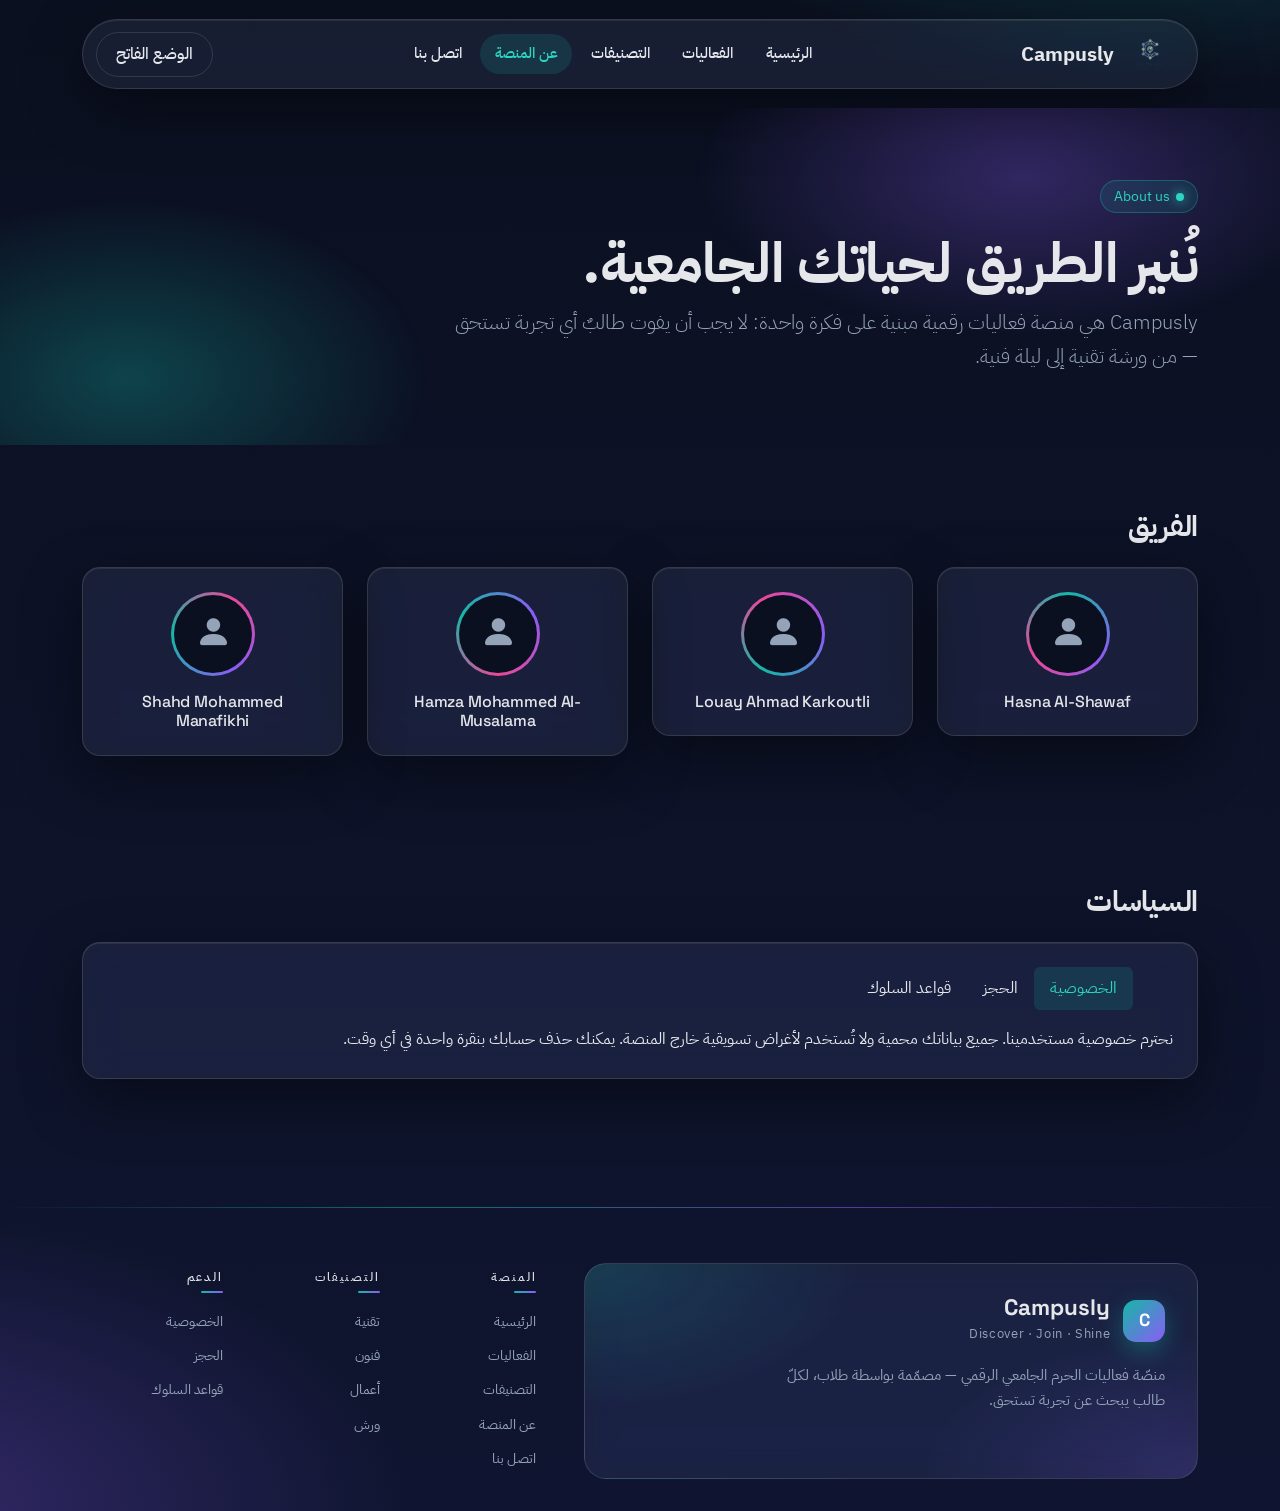
==== about.html @ be68363a "Add new pages for Campusly platform: About, Categories, Contact, Event details, Events, and Home. In" ====
<!doctype html>
<html lang="ar" dir="rtl">
<head>
  <meta charset="utf-8">
  <meta name="viewport" content="width=device-width, initial-scale=1">
  <title>عن المنصة — Campusly</title>
  <link href="https://cdn.jsdelivr.net/npm/bootstrap@5.3.3/dist/css/bootstrap.min.css" rel="stylesheet">
  <link href="https://fonts.googleapis.com/css2?family=IBM+Plex+Sans+Arabic:wght@400;500;700&family=Space+Grotesk:wght@500;600;700&display=swap" rel="stylesheet">
  <link href="https://cdn.jsdelivr.net/npm/bootstrap-icons@1.11.3/font/bootstrap-icons.css" rel="stylesheet">
  <link rel="stylesheet" href="assets/css/styles.css">
  <link rel="icon" href="assets/img/campusly-logo.png" type="image/png">
</head>
<body>

  <header>
    <nav class="c-navbar">
      <div class="container">
        <div class="inner">
          <a class="navbar-brand" href="index.html"><img src="assets/img/campusly-logo.png" alt="Campusly" width="52" height="52"> Campusly</a>
          <div class="d-none d-lg-flex align-items-center gap-1">
            <a class="nav-link" href="index.html">الرئيسية</a>
            <a class="nav-link" href="events.html">الفعاليات</a>
            <a class="nav-link" href="categories.html">التصنيفات</a>
            <a class="nav-link" href="about.html">عن المنصة</a>
            <a class="nav-link" href="contact.html">اتصل بنا</a>
          </div>
          <div class="d-flex align-items-center gap-2">
            <button id="themeToggle" class="btn-c-ghost btn-sm">الوضع الفاتح</button>
            <button class="btn-c-ghost d-lg-none" data-bs-toggle="offcanvas" data-bs-target="#mobileNav">☰</button>
          </div>
        </div>
      </div>
    </nav>
  </header>

  <div class="offcanvas offcanvas-end c-offcanvas" id="mobileNav" tabindex="-1">
    <div class="offcanvas-header"><h5 class="offcanvas-title">Campusly</h5><button class="btn-close" data-bs-dismiss="offcanvas"></button></div>
    <div class="offcanvas-body">
      <a class="nav-link d-block mb-2" href="index.html">الرئيسية</a>
      <a class="nav-link d-block mb-2" href="events.html">الفعاليات</a>
      <a class="nav-link d-block mb-2" href="categories.html">التصنيفات</a>
      <a class="nav-link d-block mb-2" href="about.html">عن المنصة</a>
      <a class="nav-link d-block mb-2" href="contact.html">اتصل بنا</a>
    </div>
  </div>

  <main>

    <!-- هدف المنصة -->
    <section class="c-hero">
      <div class="container">
        <span class="eyebrow">About us</span>
        <h1>نُنير الطريق لحياتك الجامعية.</h1>
        <p class="lead col-lg-8" style="color:var(--c-muted);">
          Campusly هي منصة فعاليات رقمية مبنية على فكرة واحدة: لا يجب أن يفوت طالبٌ أي تجربة تستحق — من ورشة تقنية إلى ليلة فنية.
        </p>
      </div>
    </section>

    <!-- الفريق -->
    <section class="section">
      <div class="container">
        <div class="section-head">
          <h2>الفريق</h2>
        </div>
        <div class="row g-4 justify-content-center">
          <div class="col-12 col-sm-6 col-lg-3">
            <div class="glass glass-hover p-4 text-center">
              <div class="mx-auto mb-3" style="width:84px;height:84px;border-radius:50%;background: conic-gradient(from 0deg, #14B8A6, #8B5CF6, #EC4899, #14B8A6); padding:3px;">
                <div class="d-flex align-items-center justify-content-center" style="width:100%;height:100%;border-radius:50%;background:var(--c-bg);">
                  <i class="bi bi-person-fill" style="font-size:2.25rem;color:var(--c-muted);" aria-hidden="true"></i>
                </div>
              </div>
              <h3 class="h6 mb-0">Hasna Al-Shawaf</h3>
            </div>
          </div>
          <div class="col-12 col-sm-6 col-lg-3">
            <div class="glass glass-hover p-4 text-center">
              <div class="mx-auto mb-3" style="width:84px;height:84px;border-radius:50%;background: conic-gradient(from 90deg, #8B5CF6, #14B8A6, #EC4899, #8B5CF6); padding:3px;">
                <div class="d-flex align-items-center justify-content-center" style="width:100%;height:100%;border-radius:50%;background:var(--c-bg);">
                  <i class="bi bi-person-fill" style="font-size:2.25rem;color:var(--c-muted);" aria-hidden="true"></i>
                </div>
              </div>
              <h3 class="h6 mb-0">Louay Ahmad Karkoutli</h3>
            </div>
          </div>
          <div class="col-12 col-sm-6 col-lg-3">
            <div class="glass glass-hover p-4 text-center">
              <div class="mx-auto mb-3" style="width:84px;height:84px;border-radius:50%;background: conic-gradient(from 180deg, #EC4899, #14B8A6, #8B5CF6, #EC4899); padding:3px;">
                <div class="d-flex align-items-center justify-content-center" style="width:100%;height:100%;border-radius:50%;background:var(--c-bg);">
                  <i class="bi bi-person-fill" style="font-size:2.25rem;color:var(--c-muted);" aria-hidden="true"></i>
                </div>
              </div>
              <h3 class="h6 mb-0">Hamza Mohammed Al-Musalama</h3>
            </div>
          </div>
          <div class="col-12 col-sm-6 col-lg-3">
            <div class="glass glass-hover p-4 text-center">
              <div class="mx-auto mb-3" style="width:84px;height:84px;border-radius:50%;background: conic-gradient(from 270deg, #14B8A6, #EC4899, #8B5CF6, #14B8A6); padding:3px;">
                <div class="d-flex align-items-center justify-content-center" style="width:100%;height:100%;border-radius:50%;background:var(--c-bg);">
                  <i class="bi bi-person-fill" style="font-size:2.25rem;color:var(--c-muted);" aria-hidden="true"></i>
                </div>
              </div>
              <h3 class="h6 mb-0">Shahd Mohammed Manafikhi</h3>
            </div>
          </div>
        </div>
      </div>
    </section>

    <!-- السياسات: Tabs -->
    <section class="section">
      <div class="container">
        <div class="section-head">
          <h2>السياسات</h2>
        </div>
        <div class="glass p-4">
          <ul class="nav nav-pills mb-3" id="policyTab" role="tablist">
            <li class="nav-item" role="presentation">
              <button class="nav-link active" data-bs-toggle="pill" data-bs-target="#tab-privacy" type="button" style="background:rgba(20,184,166,.15); color:#2DD4BF;">الخصوصية</button>
            </li>
            <li class="nav-item" role="presentation">
              <button class="nav-link" data-bs-toggle="pill" data-bs-target="#tab-booking" type="button" style="color:var(--c-text);">الحجز</button>
            </li>
            <li class="nav-item" role="presentation">
              <button class="nav-link" data-bs-toggle="pill" data-bs-target="#tab-conduct" type="button" style="color:var(--c-text);">قواعد السلوك</button>
            </li>
          </ul>
          <div class="tab-content">
            <div class="tab-pane fade show active" id="tab-privacy">
              <p class="mb-0">نحترم خصوصية مستخدمينا. جميع بياناتك محمية ولا تُستخدم لأغراض تسويقية خارج المنصة. يمكنك حذف حسابك بنقرة واحدة في أي وقت.</p>
            </div>
            <div class="tab-pane fade" id="tab-booking">
              <p class="mb-0">الحجز مجاني للفعاليات المجانية. يُسمح بالإلغاء قبل 24 ساعة من موعد الفعالية. الحجوزات النشطة محفوظة محلياً في متصفحك.</p>
            </div>
            <div class="tab-pane fade" id="tab-conduct">
              <p class="mb-0">نحن نبني مجتمعاً محترماً ومُلهماً. أي سلوك يسيء للمشاركين سيؤدي إلى تعليق الحساب وإبلاغ إدارة الجامعة إن لزم.</p>
            </div>
          </div>
        </div>
      </div>
    </section>

  </main>

  <footer class="c-footer">
    <div class="container">
      <div class="c-footer__grid">
        <div class="c-footer__panel">
          <div class="c-footer__panel-head">
            <div class="c-footer__logo-dot">C</div>
            <div>
              <div class="c-footer__brand-name">Campusly</div>
              <span class="c-footer__brand-sub">Discover · Join · Shine</span>
            </div>
          </div>
          <p class="c-footer__lead">منصّة فعاليات الحرم الجامعي الرقمي — مصمّمة بواسطة طلاب، لكلّ طالب يبحث عن تجربة تستحق.</p>
        </div>
        <div class="c-footer__columns">
          <div class="c-footer__col">
            <h5>المنصة</h5>
            <ul>
              <li><a href="index.html">الرئيسية</a></li>
              <li><a href="events.html">الفعاليات</a></li>
              <li><a href="categories.html">التصنيفات</a></li>
              <li><a href="about.html">عن المنصة</a></li>
              <li><a href="contact.html">اتصل بنا</a></li>
            </ul>
          </div>
          <div class="c-footer__col">
            <h5>التصنيفات</h5>
            <ul>
              <li><a href="events.html?cat=tech">تقنية</a></li>
              <li><a href="events.html?cat=arts">فنون</a></li>
              <li><a href="events.html?cat=business">أعمال</a></li>
              <li><a href="events.html?cat=workshop">ورش</a></li>
            </ul>
          </div>
          <div class="c-footer__col">
            <h5>الدعم</h5>
            <ul>
              <li><a href="about.html">الخصوصية</a></li>
              <li><a href="about.html">الحجز</a></li>
              <li><a href="about.html">قواعد السلوك</a></li>
            </ul>
          </div>
        </div>
      </div>
    </div>
  </footer>

  <button id="scrollTopBtn" aria-label="العودة للأعلى">↑</button>
  <script src="https://cdn.jsdelivr.net/npm/bootstrap@5.3.3/dist/js/bootstrap.bundle.min.js"></script>
  <script src="assets/js/main.js"></script>
</body>
</html>
---- assets/css/styles.css ----
/* ================================================================
   Campusly — Glass / Dark-first
   تصميم زجاجي معاصر داكن بشكل افتراضي مع وضع فاتح.
   ================================================================ */

/* -------- (1) Design Tokens (Dark-first) -------- */
:root {
  --c-bg: #0B1020;
  --c-bg-2: #0F1530;
  --c-surface: rgba(255, 255, 255, 0.06);
  --c-border: rgba(255, 255, 255, 0.12);
  --c-text: #E5E7EB;
  --c-muted: #94A3B8;
  --c-primary: #14B8A6;
  --c-accent: #8B5CF6;
  --c-pink: #EC4899;
  --c-blur: saturate(140%) blur(14px);
  --c-radius: 18px;
  --c-shadow: 0 20px 60px rgba(0, 0, 0, 0.45), inset 0 1px 0 rgba(255,255,255,.08);
}

/* الوضع الفاتح */
body.light {
  --c-bg: #F5F7FB;
  --c-bg-2: #EEF2FF;
  --c-surface: rgba(255, 255, 255, 0.7);
  --c-border: rgba(15, 23, 42, 0.12);
  --c-text: #0F172A;
  --c-muted: #475569;
  --c-shadow: 0 14px 32px rgba(15, 23, 42, 0.08), inset 0 1px 0 rgba(255,255,255,.4);
}

html { scroll-behavior: smooth; }

body {
  font-family: "IBM Plex Sans Arabic", "Space Grotesk", system-ui, Arial, sans-serif;
  color: var(--c-text);
  background:
    radial-gradient(800px 400px at 90% -10%, rgba(20,184,166,.25), transparent 60%),
    radial-gradient(900px 500px at -10% 100%, rgba(139,92,246,.30), transparent 60%),
    linear-gradient(180deg, var(--c-bg), var(--c-bg-2));
  min-height: 100vh;
  line-height: 1.7;
}

h1, h2, h3, h4 {
  font-family: "Space Grotesk", "IBM Plex Sans Arabic", sans-serif;
  font-weight: 700;
  letter-spacing: -0.01em;
  color: var(--c-text);
}

a { color: var(--c-primary); text-decoration: none; }
a:hover { color: #2DD4BF; }

/* -------- (2) Glass Navbar (مركزية pill) -------- */
.c-navbar {
  background: transparent;
  padding: 1.2rem 0;
}
.c-navbar .inner {
  background: var(--c-surface);
  backdrop-filter: var(--c-blur);
  -webkit-backdrop-filter: var(--c-blur);
  border: 1px solid var(--c-border);
  border-radius: 999px;
  padding: .5rem .8rem;
  display: flex;
  align-items: center;
  gap: .5rem;
  justify-content: space-between;
  box-shadow: var(--c-shadow);
}
.c-navbar .navbar-brand {
  color: var(--c-text);
  font-weight: 700;
  font-size: 1.25rem;
  display: flex;
  align-items: center;
  gap: .65rem;
  padding: 0 .5rem;
}
.c-navbar .navbar-brand img {
  width: 52px;
  height: 52px;
  object-fit: contain;
  flex-shrink: 0;
  border-radius: 10px;
}
.c-navbar .nav-link {
  color: var(--c-text);
  padding: .45rem .9rem;
  border-radius: 999px;
  font-weight: 500;
  font-size: .95rem;
}
.c-navbar .nav-link:hover,
.c-navbar .nav-link.active {
  background: rgba(20,184,166,.15);
  color: #2DD4BF;
}

/* -------- (3) Glass Cards عامة -------- */
.glass {
  background: var(--c-surface);
  backdrop-filter: var(--c-blur);
  -webkit-backdrop-filter: var(--c-blur);
  border: 1px solid var(--c-border);
  border-radius: var(--c-radius);
  box-shadow: var(--c-shadow);
}
.glass-hover {
  transition: transform .25s ease, border-color .25s ease, box-shadow .25s ease;
}
.glass-hover:hover {
  transform: translateY(-4px);
  border-color: rgba(20,184,166,.5);
  box-shadow: 0 26px 70px rgba(0,0,0,.55), 0 0 0 3px rgba(20,184,166,.12);
}

/* -------- (4) Hero مع Gradient Mesh -------- */
.c-hero {
  padding: 4.5rem 0 3.5rem;
  position: relative;
}
.c-hero::before {
  content: "";
  position: absolute; inset: 0;
  background:
    radial-gradient(600px 300px at 80% 20%, rgba(139,92,246,.30), transparent 55%),
    radial-gradient(500px 300px at 10% 80%, rgba(20,184,166,.30), transparent 60%);
  pointer-events: none;
  z-index: 0;
}
.c-hero > .container { position: relative; z-index: 1; }
.c-hero h1 { font-size: clamp(2rem, 4.5vw, 3.5rem); }
.c-hero .eyebrow {
  display: inline-flex;
  align-items: center;
  gap: .4rem;
  padding: .25rem .8rem;
  background: rgba(20,184,166,.12);
  border: 1px solid rgba(20,184,166,.35);
  color: #2DD4BF;
  border-radius: 999px;
  font-size: .85rem;
  margin-bottom: 1rem;
}
.c-hero .eyebrow::before { content: ""; width: 8px; height: 8px; border-radius: 50%; background: #2DD4BF; box-shadow: 0 0 12px #2DD4BF; }

/* -------- (5) البطاقات (Event Cards) -------- */
.c-card {
  overflow: hidden;
  color: var(--c-text);
}
.c-card .card-img-top { aspect-ratio: 16/9; object-fit: cover; }
.c-card .card-body { padding: 1rem 1.1rem 1.1rem; }
.c-card .badge-cat {
  display: inline-block;
  padding: .2rem .65rem;
  border-radius: 999px;
  font-size: .75rem;
  background: rgba(139,92,246,.15);
  color: #C4B5FD;
  border: 1px solid rgba(139,92,246,.35);
}
.c-card h3 { font-size: 1.05rem; margin: .4rem 0 .35rem; }
.c-card p.excerpt { color: var(--c-muted); font-size: .9rem; margin: 0 0 .9rem; }

/* -------- (6) الأزرار -------- */
.btn-c-primary {
  background: linear-gradient(135deg, #14B8A6, #8B5CF6);
  color: #fff;
  border: 0;
  border-radius: 999px;
  padding: .5rem 1.2rem;
  font-weight: 600;
  box-shadow: 0 8px 20px rgba(20,184,166,.35);
  transition: transform .2s, box-shadow .2s;
}
.btn-c-primary:hover { color: #fff; transform: translateY(-1px); box-shadow: 0 10px 26px rgba(139,92,246,.45); }
.btn-c-ghost {
  background: transparent;
  color: var(--c-text);
  border: 1px solid var(--c-border);
  border-radius: 999px;
  padding: .5rem 1.2rem;
  font-weight: 500;
}
.btn-c-ghost:hover { color: var(--c-text); border-color: rgba(20,184,166,.55); background: rgba(20,184,166,.08); }

/* -------- (7) Carousel بمؤشرات رفيعة — هيرو: ارتفاع أقل (بانر أعرض) -------- */
.c-carousel { border-radius: var(--c-radius); overflow: hidden; }
.c-carousel .carousel-item img {
  width: 100%;
  aspect-ratio: 21 / 6;
  max-height: min(220px, 36vh);
  object-fit: cover;
  object-position: center;
}
.c-carousel .carousel-indicators { margin-bottom: .5rem; }
.c-carousel .carousel-indicators [data-bs-target] {
  width: 28px; height: 3px; background: rgba(255,255,255,.5); border: 0; opacity: 1;
}
.c-carousel .carousel-indicators .active { background: #2DD4BF; }
.c-carousel .carousel-caption {
  background: linear-gradient(to top, rgba(11,16,32,.88), transparent);
  right: 0; left: 0; bottom: 0; padding: 0.85rem 1rem 1rem;
  text-align: start;
  pointer-events: none;
}
.c-carousel .carousel-caption .h5 { font-size: clamp(0.95rem, 2vw, 1.1rem); margin-bottom: 0.35rem; }

/* بانر الهيرو: الضغط على الصورة (والشريحة) يفتح التفاصيل */
.c-hero-carousel-hit {
  display: block;
  position: relative;
  color: inherit;
  text-decoration: none;
  cursor: pointer;
  border-radius: inherit;
}
.c-hero-carousel-hit:hover .carousel-caption {
  background: linear-gradient(to top, rgba(11,16,32,.95), rgba(11,16,32,.2), transparent);
}
.c-hero-carousel-hit:focus-visible {
  outline: 2px solid rgba(45, 212, 191, 0.85);
  outline-offset: 2px;
}

/* -------- (8) نوع من القوائم الإحصائية -------- */
.stat {
  padding: 1rem 1.25rem;
  border-radius: var(--c-radius);
  border: 1px solid var(--c-border);
  background: var(--c-surface);
}
.stat .num { font-family: "Space Grotesk"; font-size: 1.8rem; font-weight: 700; background: linear-gradient(135deg,#2DD4BF,#C4B5FD); -webkit-background-clip: text; background-clip: text; color: transparent; }
.stat .lbl { color: var(--c-muted); font-size: .9rem; }

/* -------- (9) الأقسام -------- */
.section { padding: 4rem 0; }
.section-head { display: flex; justify-content: space-between; align-items: baseline; margin-bottom: 1.5rem; gap: 1rem; flex-wrap: wrap; }
.section-head h2 { margin: 0; font-size: clamp(1.3rem, 2.5vw, 1.8rem); }
.section-head .meta { color: var(--c-muted); font-size: .9rem; }

/* -------- (10) النموذج -------- */
.c-form .form-control, .c-form .form-select {
  background: rgba(255,255,255,.06);
  border: 1px solid var(--c-border);
  color: var(--c-text);
  border-radius: 12px;
}
.c-form .form-control:focus, .c-form .form-select:focus {
  background: rgba(255,255,255,.08);
  border-color: rgba(20,184,166,.6);
  color: var(--c-text);
  box-shadow: 0 0 0 .25rem rgba(20,184,166,.15);
}
.c-form .form-control::placeholder { color: rgba(148,163,184,.7); }

body.light .c-form .form-control,
body.light .c-form .form-select {
  background: #fff;
  color: var(--c-text);
}

/* -------- (11) Modal زجاجي -------- */
.c-modal .modal-content {
  background: rgba(15, 21, 48, 0.85);
  backdrop-filter: var(--c-blur);
  border: 1px solid var(--c-border);
  color: var(--c-text);
  border-radius: 20px;
}
body.light .c-modal .modal-content { background: rgba(255,255,255,.9); color: #0F172A; }
.c-modal .modal-header, .c-modal .modal-footer { border-color: var(--c-border); }

/* Stepper بسيط داخل Modal الحجز */
.stepper { display: flex; justify-content: space-between; gap: .25rem; margin-bottom: 1rem; }
.stepper .step {
  flex: 1;
  padding: .4rem .6rem;
  text-align: center;
  font-size: .8rem;
  border-radius: 999px;
  border: 1px solid var(--c-border);
  color: var(--c-muted);
}
.stepper .step.active { color: #2DD4BF; border-color: rgba(20,184,166,.55); background: rgba(20,184,166,.08); }

/* -------- (12) Offcanvas -------- */
.c-offcanvas {
  background: rgba(15, 21, 48, 0.92);
  backdrop-filter: var(--c-blur);
  color: var(--c-text);
  border-left: 1px solid var(--c-border);
}
body.light .c-offcanvas { background: rgba(255,255,255,.92); color: #0F172A; }

/* -------- (13) Footer — Split Panel (مختلف كلياً عن Eventra/JamiaFest) -------- */
.c-footer {
  margin-top: 4rem;
  padding: 0;
  position: relative;
  color: var(--c-muted);
}
.c-footer::before {
  content: "";
  position: absolute;
  top: 0; left: 0; right: 0;
  height: 1px;
  background: linear-gradient(90deg, transparent, rgba(20,184,166,.55), rgba(139,92,246,.55), transparent);
}
.c-footer__grid {
  display: grid;
  grid-template-columns: 1fr;
  gap: 2rem;
  padding: 3.5rem 0 2rem;
}
@media (min-width: 992px) {
  .c-footer__grid { grid-template-columns: 1.35fr 1fr; gap: 3rem; }
}
.c-footer__panel {
  position: relative;
  overflow: hidden;
  padding: 2rem;
  border-radius: 22px;
  background:
    radial-gradient(500px 260px at 0% 0%, rgba(20,184,166,.18), transparent 55%),
    radial-gradient(500px 260px at 100% 100%, rgba(139,92,246,.18), transparent 55%),
    var(--c-surface);
  backdrop-filter: var(--c-blur);
  -webkit-backdrop-filter: var(--c-blur);
  border: 1px solid var(--c-border);
}
.c-footer__panel-head {
  display: flex;
  align-items: center;
  gap: .8rem;
  margin-bottom: 1rem;
}
.c-footer__logo-dot {
  width: 42px; height: 42px;
  border-radius: 13px;
  display: grid; place-items: center;
  background: linear-gradient(135deg, #14B8A6, #8B5CF6);
  color: #fff;
  font-weight: 700;
  font-size: 1.1rem;
  font-family: "Space Grotesk", sans-serif;
  box-shadow: 0 8px 22px rgba(20,184,166,.35);
  flex-shrink: 0;
}
.c-footer__brand-name {
  font-family: "Space Grotesk", sans-serif;
  font-size: 1.4rem;
  font-weight: 700;
  color: var(--c-text);
  line-height: 1.1;
}
.c-footer__brand-sub {
  color: var(--c-muted);
  font-size: .82rem;
  letter-spacing: .05em;
}
.c-footer__lead {
  font-size: .92rem;
  color: var(--c-muted);
  margin-bottom: 0;
  max-width: 42ch;
}

/* العمود الأيمن: أعمدة روابط */
.c-footer__columns {
  display: grid;
  grid-template-columns: 1fr 1fr 1fr;
  gap: 1rem;
  padding-top: .5rem;
}
.c-footer__col h5 {
  font-size: .72rem;
  letter-spacing: .16em;
  text-transform: uppercase;
  color: var(--c-text);
  margin: 0 0 .9rem;
  position: relative;
  padding-bottom: .55rem;
}
.c-footer__col h5::after {
  content: "";
  position: absolute;
  inset-inline-start: 0;
  bottom: 0;
  width: 22px; height: 2px;
  background: linear-gradient(90deg, #14B8A6, #8B5CF6);
  border-radius: 2px;
}
.c-footer__col ul { list-style: none; padding: 0; margin: 0; }
.c-footer__col li { margin-bottom: .45rem; }
.c-footer__col a {
  color: var(--c-muted);
  font-size: .9rem;
  transition: color .15s ease, transform .15s ease;
  display: inline-block;
}
.c-footer__col a:hover {
  color: #2DD4BF;
  transform: translateX(-2px);
}
[dir="rtl"] .c-footer__col a:hover { transform: translateX(2px); }

/* -------- (14) Scroll Top (glow) -------- */
#scrollTopBtn {
  position: fixed;
  inset: auto 1.25rem 1.25rem auto;
  width: 48px; height: 48px;
  border-radius: 50%;
  background: linear-gradient(135deg, #14B8A6, #8B5CF6);
  color: #fff; border: 0;
  display: none; place-items: center;
  box-shadow: 0 10px 28px rgba(20,184,166,.45);
  cursor: pointer;
  z-index: 1040;
  font-weight: 700;
}
#scrollTopBtn.show { display: grid; }

/* -------- (15) Toasts -------- */
.toast.c-toast {
  background: rgba(15,21,48,.92);
  color: var(--c-text);
  border: 1px solid var(--c-border);
  border-radius: 14px;
  backdrop-filter: var(--c-blur);
}
.toast.c-toast .toast-header { background: transparent; color: var(--c-text); border-bottom-color: var(--c-border); }
.toast.c-toast.danger { border-color: rgba(244,63,94,.45); }
.toast.c-toast.success { border-color: rgba(20,184,166,.45); }

/* رقم هاتف دولي داخل نص RTL */
.c-contact-phone {
  direction: ltr;
  unicode-bidi: isolate;
}

/* -------- (16) Event Details -------- */
.event-gallery img {
  width: 100%; aspect-ratio: 4/3; object-fit: cover;
  border-radius: 14px; border: 1px solid var(--c-border);
}

/* -------- (17) Responsive -------- */
@media (max-width: 576px) {
  .c-navbar .inner { border-radius: 16px; }
  .c-hero { padding: 3rem 0 2rem; }
}
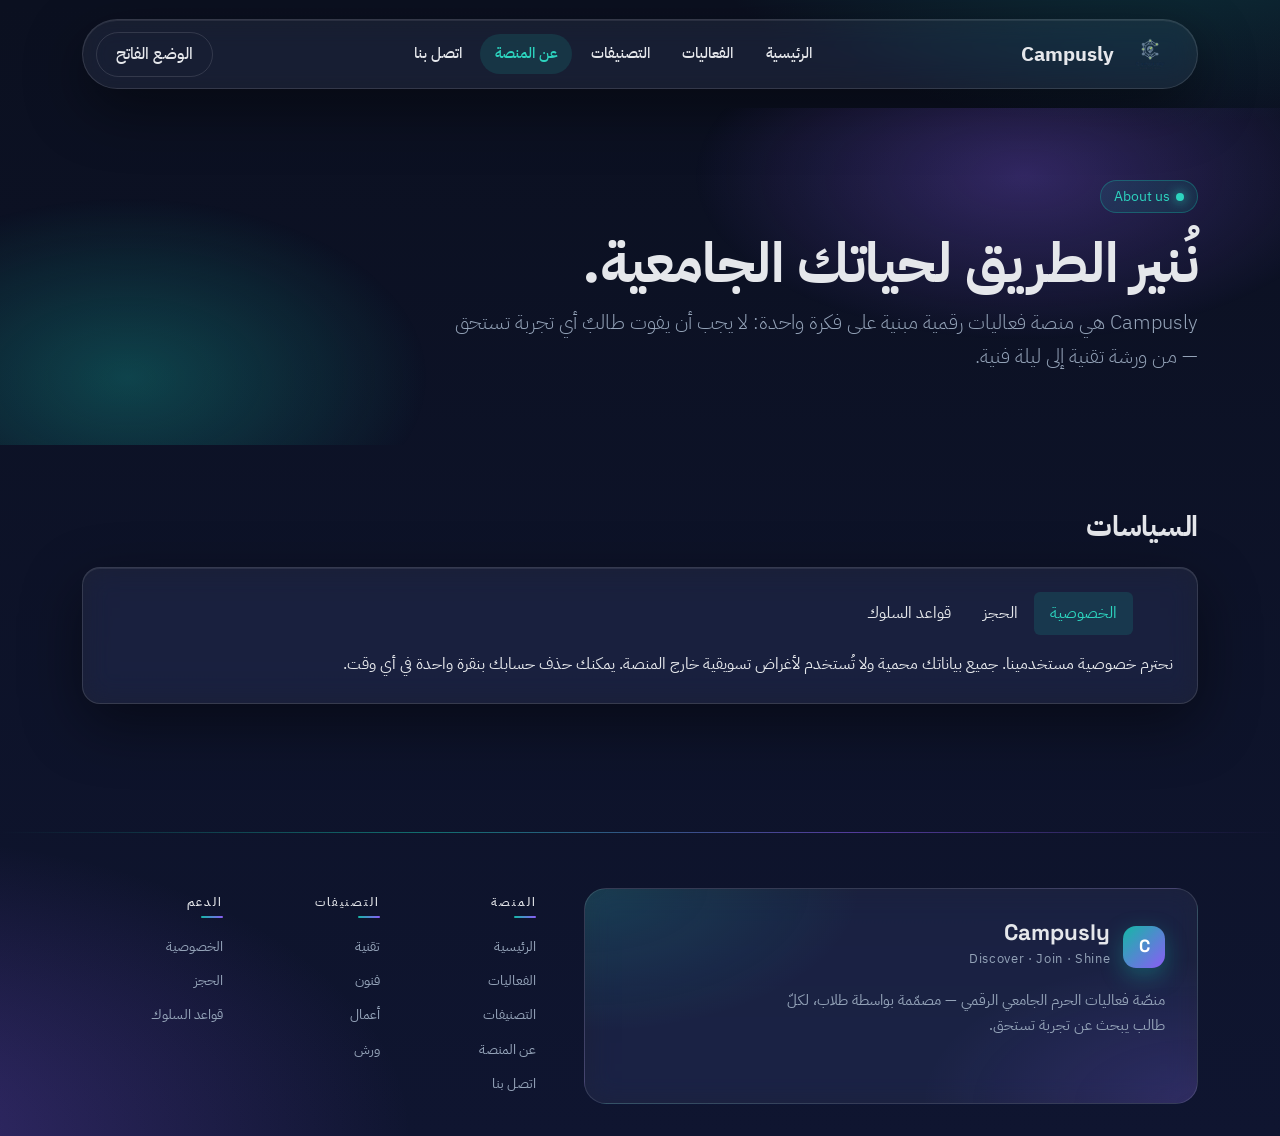
==== commit bc624da2: "Refactor team section: Move team member details from about.html to index.html, reintroducing Bootstr" ====
--- a/about.html
+++ b/about.html
@@ -6,7 +6,6 @@
   <title>عن المنصة — Campusly</title>
   <link href="https://cdn.jsdelivr.net/npm/bootstrap@5.3.3/dist/css/bootstrap.min.css" rel="stylesheet">
   <link href="https://fonts.googleapis.com/css2?family=IBM+Plex+Sans+Arabic:wght@400;500;700&family=Space+Grotesk:wght@500;600;700&display=swap" rel="stylesheet">
-  <link href="https://cdn.jsdelivr.net/npm/bootstrap-icons@1.11.3/font/bootstrap-icons.css" rel="stylesheet">
   <link rel="stylesheet" href="assets/css/styles.css">
   <link rel="icon" href="assets/img/campusly-logo.png" type="image/png">
 </head>
@@ -54,57 +53,6 @@
         <p class="lead col-lg-8" style="color:var(--c-muted);">
           Campusly هي منصة فعاليات رقمية مبنية على فكرة واحدة: لا يجب أن يفوت طالبٌ أي تجربة تستحق — من ورشة تقنية إلى ليلة فنية.
         </p>
-      </div>
-    </section>
-
-    <!-- الفريق -->
-    <section class="section">
-      <div class="container">
-        <div class="section-head">
-          <h2>الفريق</h2>
-        </div>
-        <div class="row g-4 justify-content-center">
-          <div class="col-12 col-sm-6 col-lg-3">
-            <div class="glass glass-hover p-4 text-center">
-              <div class="mx-auto mb-3" style="width:84px;height:84px;border-radius:50%;background: conic-gradient(from 0deg, #14B8A6, #8B5CF6, #EC4899, #14B8A6); padding:3px;">
-                <div class="d-flex align-items-center justify-content-center" style="width:100%;height:100%;border-radius:50%;background:var(--c-bg);">
-                  <i class="bi bi-person-fill" style="font-size:2.25rem;color:var(--c-muted);" aria-hidden="true"></i>
-                </div>
-              </div>
-              <h3 class="h6 mb-0">Hasna Al-Shawaf</h3>
-            </div>
-          </div>
-          <div class="col-12 col-sm-6 col-lg-3">
-            <div class="glass glass-hover p-4 text-center">
-              <div class="mx-auto mb-3" style="width:84px;height:84px;border-radius:50%;background: conic-gradient(from 90deg, #8B5CF6, #14B8A6, #EC4899, #8B5CF6); padding:3px;">
-                <div class="d-flex align-items-center justify-content-center" style="width:100%;height:100%;border-radius:50%;background:var(--c-bg);">
-                  <i class="bi bi-person-fill" style="font-size:2.25rem;color:var(--c-muted);" aria-hidden="true"></i>
-                </div>
-              </div>
-              <h3 class="h6 mb-0">Louay Ahmad Karkoutli</h3>
-            </div>
-          </div>
-          <div class="col-12 col-sm-6 col-lg-3">
-            <div class="glass glass-hover p-4 text-center">
-              <div class="mx-auto mb-3" style="width:84px;height:84px;border-radius:50%;background: conic-gradient(from 180deg, #EC4899, #14B8A6, #8B5CF6, #EC4899); padding:3px;">
-                <div class="d-flex align-items-center justify-content-center" style="width:100%;height:100%;border-radius:50%;background:var(--c-bg);">
-                  <i class="bi bi-person-fill" style="font-size:2.25rem;color:var(--c-muted);" aria-hidden="true"></i>
-                </div>
-              </div>
-              <h3 class="h6 mb-0">Hamza Mohammed Al-Musalama</h3>
-            </div>
-          </div>
-          <div class="col-12 col-sm-6 col-lg-3">
-            <div class="glass glass-hover p-4 text-center">
-              <div class="mx-auto mb-3" style="width:84px;height:84px;border-radius:50%;background: conic-gradient(from 270deg, #14B8A6, #EC4899, #8B5CF6, #14B8A6); padding:3px;">
-                <div class="d-flex align-items-center justify-content-center" style="width:100%;height:100%;border-radius:50%;background:var(--c-bg);">
-                  <i class="bi bi-person-fill" style="font-size:2.25rem;color:var(--c-muted);" aria-hidden="true"></i>
-                </div>
-              </div>
-              <h3 class="h6 mb-0">Shahd Mohammed Manafikhi</h3>
-            </div>
-          </div>
-        </div>
       </div>
     </section>
 
--- a/assets/css/styles.css
+++ b/assets/css/styles.css
@@ -251,17 +251,40 @@
   color: var(--c-text);
   border-radius: 12px;
 }
+.c-form .form-select {
+  /* يجبر المتصفح على قائمة منسدلة داكنة + تباين آمن لـ option في الويندوز/كروم */
+  color-scheme: dark;
+  background-color: rgba(15, 21, 48, 0.75);
+  box-shadow: 0 4px 20px rgba(0, 0, 0, 0.25), inset 0 1px 0 rgba(255, 255, 255, 0.06);
+}
+.c-form .form-select option,
+.c-form .form-select optgroup {
+  background-color: var(--c-bg-2);
+  color: var(--c-text);
+}
 .c-form .form-control:focus, .c-form .form-select:focus {
   background: rgba(255,255,255,.08);
   border-color: rgba(20,184,166,.6);
   color: var(--c-text);
   box-shadow: 0 0 0 .25rem rgba(20,184,166,.15);
 }
+.c-form .form-select:focus {
+  background-color: rgba(15, 21, 48, 0.88);
+}
 .c-form .form-control::placeholder { color: rgba(148,163,184,.7); }
 
 body.light .c-form .form-control,
 body.light .c-form .form-select {
   background: #fff;
+  color: var(--c-text);
+  color-scheme: light;
+}
+body.light .c-form .form-select {
+  box-shadow: 0 2px 12px rgba(15, 23, 42, 0.06);
+}
+body.light .c-form .form-select option,
+body.light .c-form .form-select optgroup {
+  background-color: #fff;
   color: var(--c-text);
 }
 
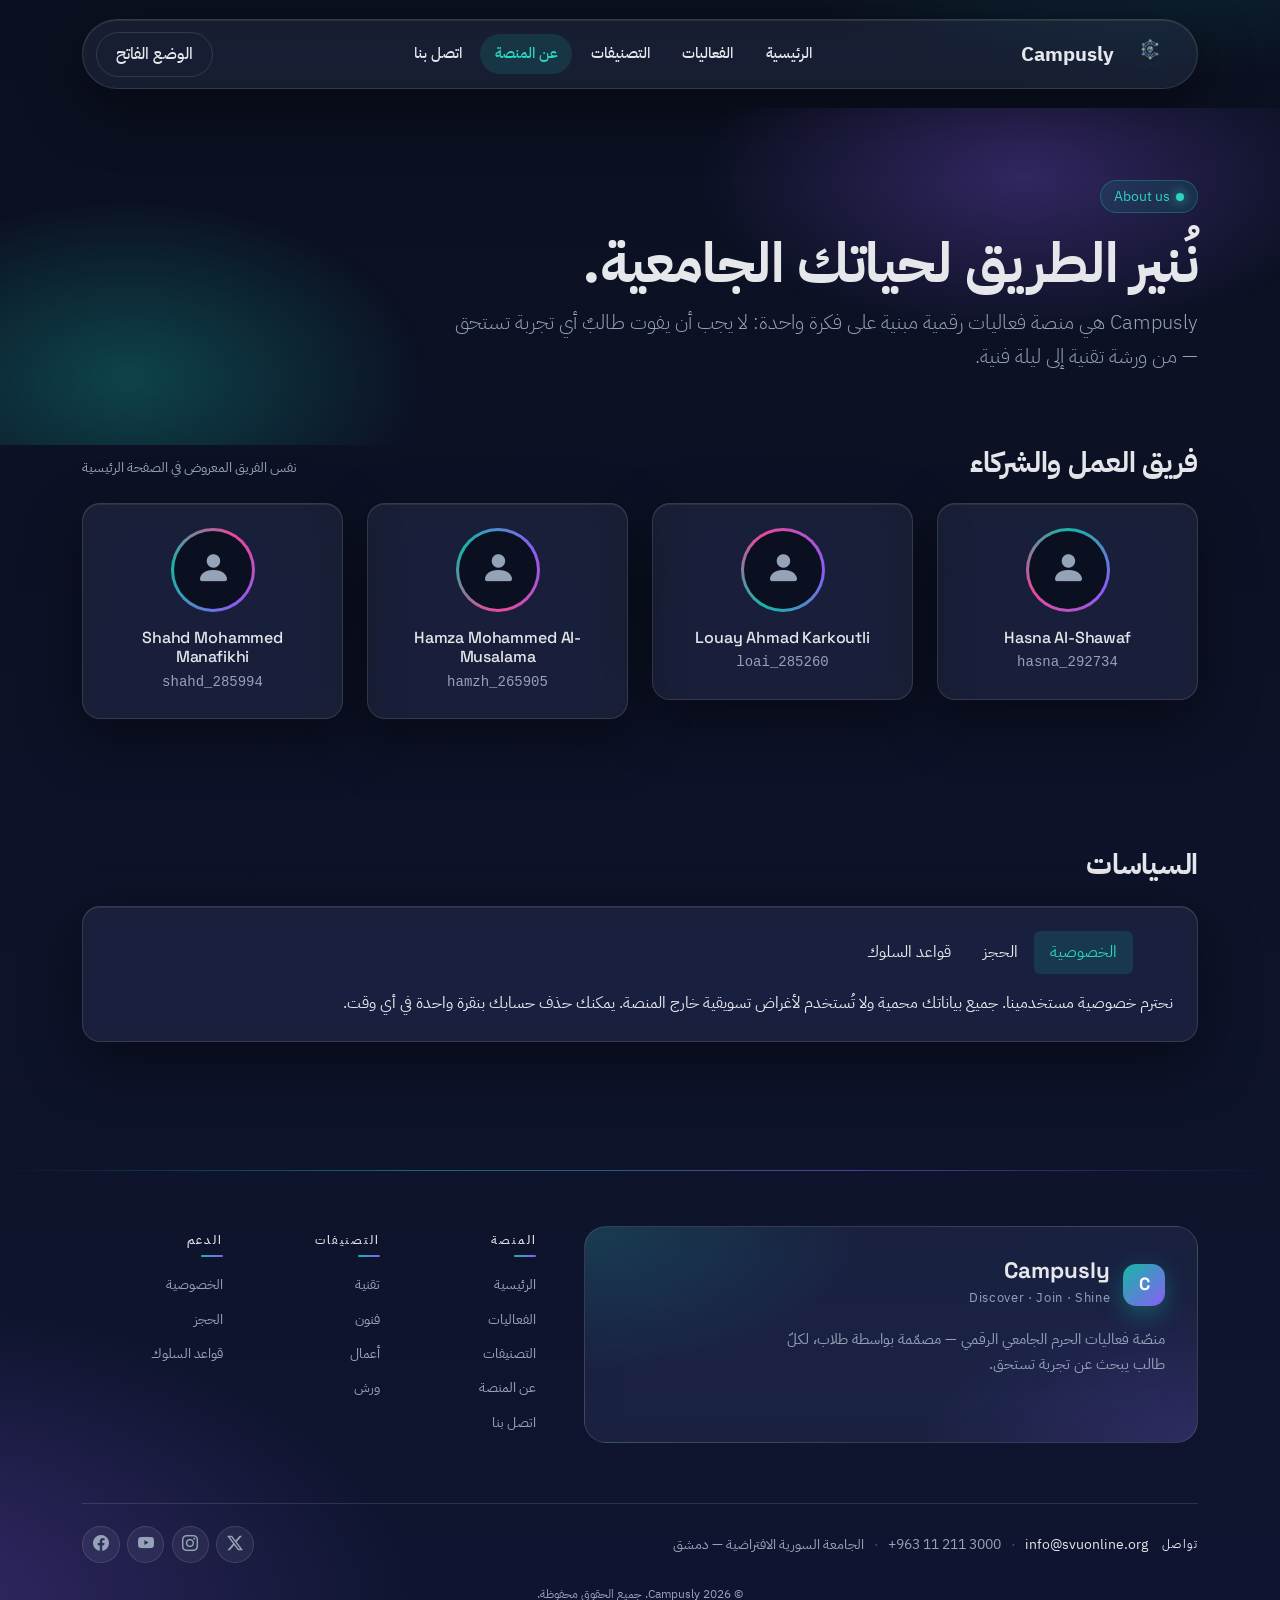
==== commit 7bfa69ac: "BWP401: team/footer/social links, theme toggle, categories page, polish Made-with: Cursor" ====
--- a/about.html
+++ b/about.html
@@ -45,7 +45,6 @@
 
   <main>
 
-    <!-- هدف المنصة -->
     <section class="c-hero">
       <div class="container">
         <span class="eyebrow">About us</span>
@@ -56,7 +55,61 @@
       </div>
     </section>
 
-    <!-- السياسات: Tabs -->
+    <section class="section pt-0">
+      <div class="container">
+        <div class="section-head">
+          <h2>فريق العمل والشركاء</h2>
+          <span class="meta">نفس الفريق المعروض في الصفحة الرئيسية</span>
+        </div>
+        <div class="row g-4 justify-content-center">
+          <div class="col-12 col-sm-6 col-lg-3">
+            <div class="glass glass-hover p-4 text-center">
+              <div class="mx-auto mb-3" style="width:84px;height:84px;border-radius:50%;background: conic-gradient(from 0deg, #14B8A6, #8B5CF6, #EC4899, #14B8A6); padding:3px;">
+                <div class="d-flex align-items-center justify-content-center" style="width:100%;height:100%;border-radius:50%;background:var(--c-bg);">
+                  <i class="bi bi-person-fill" style="font-size:2.25rem;color:var(--c-muted);" aria-hidden="true"></i>
+                </div>
+              </div>
+              <h3 class="h6 mb-1">Hasna Al-Shawaf</h3>
+              <p class="small mb-0" style="color:var(--c-muted); font-family: ui-monospace, 'Cascadia Code', Consolas, monospace;">hasna_292734</p>
+            </div>
+          </div>
+          <div class="col-12 col-sm-6 col-lg-3">
+            <div class="glass glass-hover p-4 text-center">
+              <div class="mx-auto mb-3" style="width:84px;height:84px;border-radius:50%;background: conic-gradient(from 90deg, #8B5CF6, #14B8A6, #EC4899, #8B5CF6); padding:3px;">
+                <div class="d-flex align-items-center justify-content-center" style="width:100%;height:100%;border-radius:50%;background:var(--c-bg);">
+                  <i class="bi bi-person-fill" style="font-size:2.25rem;color:var(--c-muted);" aria-hidden="true"></i>
+                </div>
+              </div>
+              <h3 class="h6 mb-1">Louay Ahmad Karkoutli</h3>
+              <p class="small mb-0" style="color:var(--c-muted); font-family: ui-monospace, 'Cascadia Code', Consolas, monospace;">loai_285260</p>
+            </div>
+          </div>
+          <div class="col-12 col-sm-6 col-lg-3">
+            <div class="glass glass-hover p-4 text-center">
+              <div class="mx-auto mb-3" style="width:84px;height:84px;border-radius:50%;background: conic-gradient(from 180deg, #EC4899, #14B8A6, #8B5CF6, #EC4899); padding:3px;">
+                <div class="d-flex align-items-center justify-content-center" style="width:100%;height:100%;border-radius:50%;background:var(--c-bg);">
+                  <i class="bi bi-person-fill" style="font-size:2.25rem;color:var(--c-muted);" aria-hidden="true"></i>
+                </div>
+              </div>
+              <h3 class="h6 mb-1">Hamza Mohammed Al-Musalama</h3>
+              <p class="small mb-0" style="color:var(--c-muted); font-family: ui-monospace, 'Cascadia Code', Consolas, monospace;">hamzh_265905</p>
+            </div>
+          </div>
+          <div class="col-12 col-sm-6 col-lg-3">
+            <div class="glass glass-hover p-4 text-center">
+              <div class="mx-auto mb-3" style="width:84px;height:84px;border-radius:50%;background: conic-gradient(from 270deg, #14B8A6, #EC4899, #8B5CF6, #14B8A6); padding:3px;">
+                <div class="d-flex align-items-center justify-content-center" style="width:100%;height:100%;border-radius:50%;background:var(--c-bg);">
+                  <i class="bi bi-person-fill" style="font-size:2.25rem;color:var(--c-muted);" aria-hidden="true"></i>
+                </div>
+              </div>
+              <h3 class="h6 mb-1">Shahd Mohammed Manafikhi</h3>
+              <p class="small mb-0" style="color:var(--c-muted); font-family: ui-monospace, 'Cascadia Code', Consolas, monospace;">shahd_285994</p>
+            </div>
+          </div>
+        </div>
+      </div>
+    </section>
+
     <section class="section">
       <div class="container">
         <div class="section-head">
@@ -134,6 +187,23 @@
           </div>
         </div>
       </div>
+      <div class="c-footer__extras">
+        <div class="c-footer__contact-line">
+          <span class="c-footer__contact-label">تواصل</span>
+          <a href="mailto:info@svuonline.org">info@svuonline.org</a>
+          <span class="c-footer__sep-dot" aria-hidden="true">·</span>
+          <a class="c-contact-phone text-decoration-none" href="tel:+963112113000" style="color:inherit;">+963 11 211 3000</a>
+          <span class="c-footer__sep-dot" aria-hidden="true">·</span>
+          <span>الجامعة السورية الافتراضية — دمشق</span>
+        </div>
+        <div class="c-footer__socials" aria-label="وسائل التواصل">
+          <a href="https://x.com/SVUOnline" class="c-footer__social" aria-label="X" target="_blank" rel="noopener noreferrer"><i class="bi bi-twitter-x" aria-hidden="true"></i></a>
+          <a href="https://www.instagram.com/svuonline/" class="c-footer__social" aria-label="إنستغرام" target="_blank" rel="noopener noreferrer"><i class="bi bi-instagram" aria-hidden="true"></i></a>
+          <a href="https://www.youtube.com/@syrianvirtualuniversity" class="c-footer__social" aria-label="يوتيوب" target="_blank" rel="noopener noreferrer"><i class="bi bi-youtube" aria-hidden="true"></i></a>
+          <a href="https://www.facebook.com/svuonline.sy" class="c-footer__social" aria-label="فيسبوك" target="_blank" rel="noopener noreferrer"><i class="bi bi-facebook" aria-hidden="true"></i></a>
+        </div>
+        <p class="c-footer__copyright">© 2026 Campusly. جميع الحقوق محفوظة.</p>
+      </div>
     </div>
   </footer>
 
--- a/assets/css/styles.css
+++ b/assets/css/styles.css
@@ -2,6 +2,7 @@
    Campusly — Glass / Dark-first
    تصميم زجاجي معاصر داكن بشكل افتراضي مع وضع فاتح.
    ================================================================ */
+@import url("https://cdn.jsdelivr.net/npm/bootstrap-icons@1.11.3/font/bootstrap-icons.css");
 
 /* -------- (1) Design Tokens (Dark-first) -------- */
 :root {
@@ -433,6 +434,73 @@
 }
 [dir="rtl"] .c-footer__col a:hover { transform: translateX(2px); }
 
+.c-footer__extras {
+  margin-top: 1.75rem;
+  padding-top: 1.35rem;
+  border-top: 1px solid var(--c-border);
+  display: flex;
+  flex-wrap: wrap;
+  align-items: center;
+  justify-content: space-between;
+  gap: 1rem 1.5rem;
+}
+.c-footer__contact-line {
+  font-size: .86rem;
+  color: var(--c-muted);
+  display: flex;
+  flex-wrap: wrap;
+  align-items: center;
+  gap: .35rem .6rem;
+}
+.c-footer__contact-line a { color: var(--c-text); text-decoration: none; }
+.c-footer__contact-line a:hover { color: #2DD4BF; }
+.c-footer__contact-label {
+  color: var(--c-text);
+  font-size: .72rem;
+  letter-spacing: .12em;
+  text-transform: uppercase;
+  margin-inline-end: .25rem;
+}
+.c-footer__sep-dot { opacity: .45; user-select: none; }
+.c-footer__socials {
+  display: flex;
+  flex-wrap: wrap;
+  gap: .45rem;
+}
+.c-footer__social {
+  display: grid;
+  place-items: center;
+  width: 2.35rem;
+  height: 2.35rem;
+  border-radius: 50%;
+  border: 1px solid var(--c-border);
+  color: var(--c-muted);
+  background: var(--c-surface);
+  transition: color .15s ease, border-color .15s ease, transform .15s ease;
+}
+.c-footer__social:hover {
+  color: #2DD4BF;
+  border-color: rgba(45, 212, 191, .5);
+  transform: translateY(-2px);
+}
+.c-footer__copyright {
+  flex-basis: 100%;
+  text-align: center;
+  font-size: .78rem;
+  color: var(--c-muted);
+  margin: 0;
+  padding-top: .25rem;
+}
+
+.c-team-card img {
+  width: 96px;
+  height: 96px;
+  object-fit: cover;
+  border-radius: 50%;
+  border: 3px solid rgba(20, 184, 166, .4);
+  box-shadow: 0 8px 24px rgba(0, 0, 0, .2);
+}
+
 /* -------- (14) Scroll Top (glow) -------- */
 #scrollTopBtn {
   position: fixed;
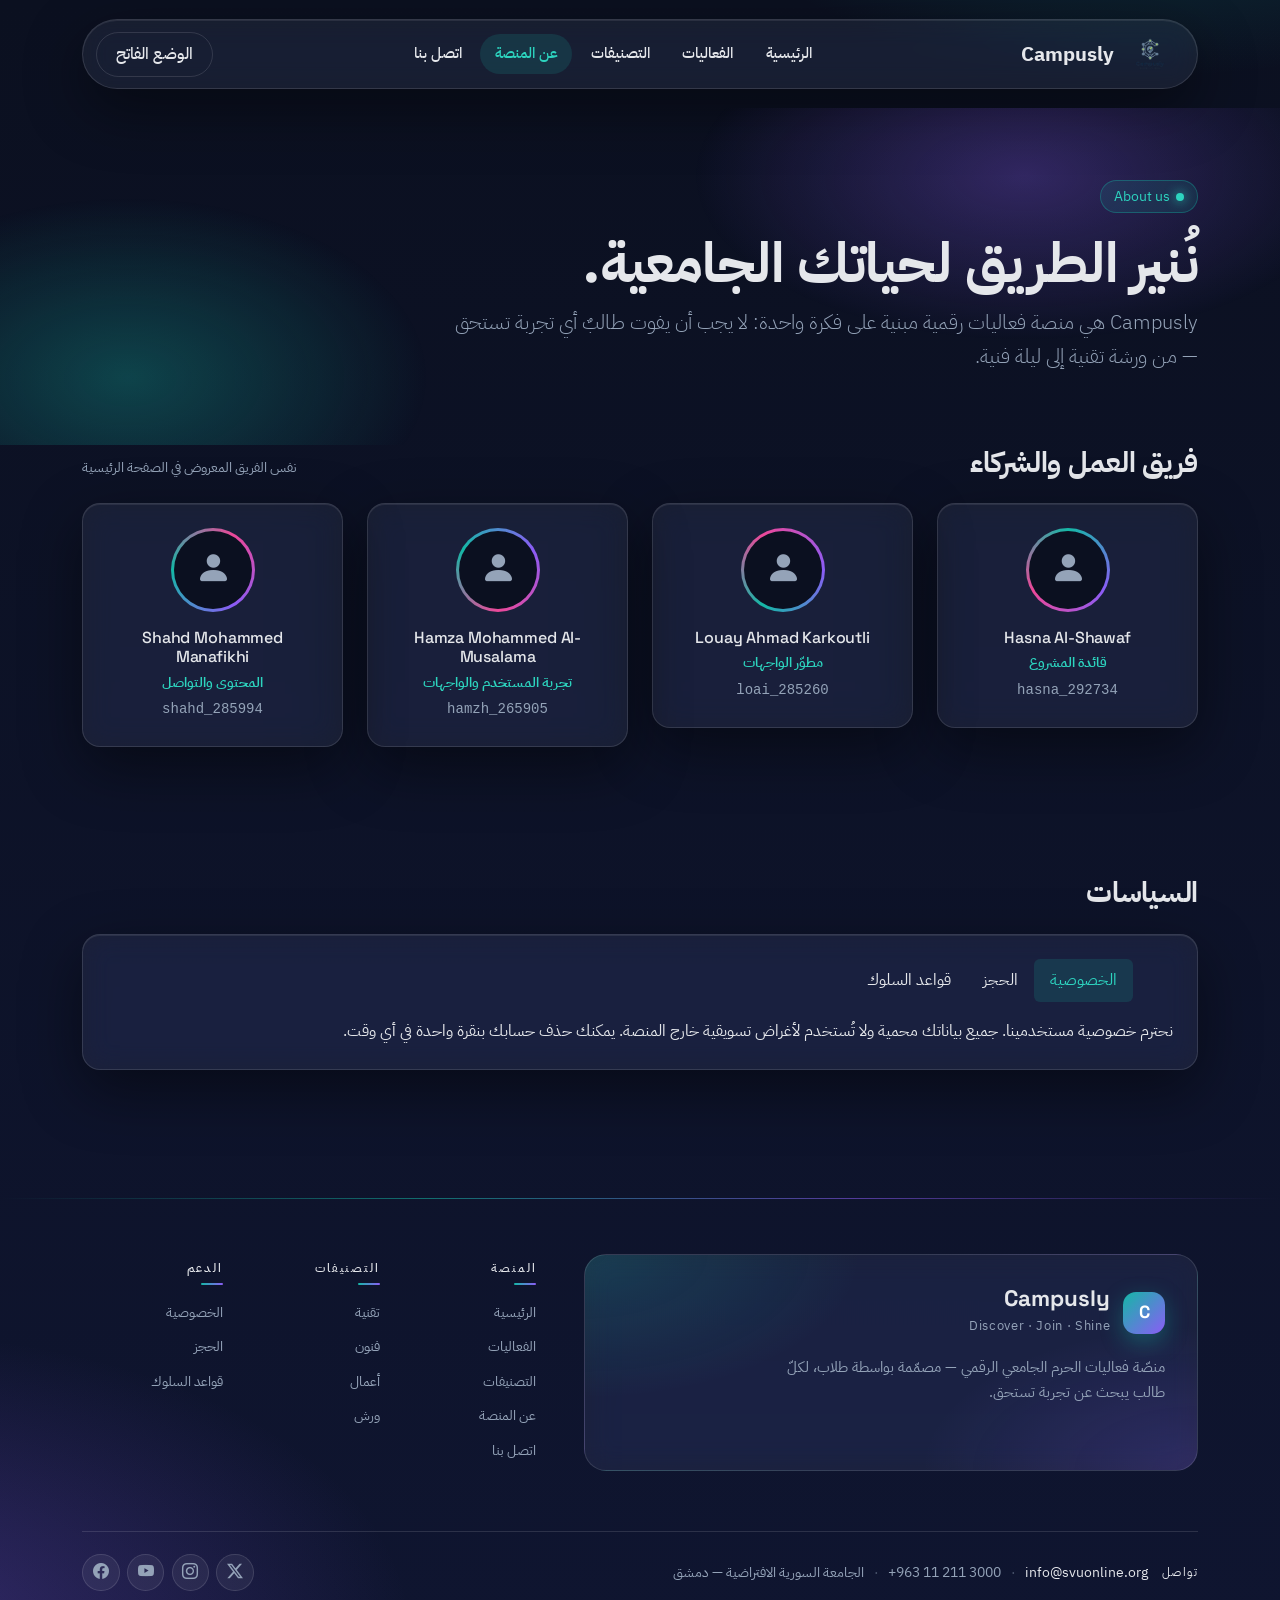
==== commit c9784d1b: "Add roles for team members in about.html and index.html for improved clarity" ====
--- a/about.html
+++ b/about.html
@@ -70,6 +70,7 @@
                 </div>
               </div>
               <h3 class="h6 mb-1">Hasna Al-Shawaf</h3>
+              <p class="small mb-1" style="color:#2DD4BF;font-weight:600;">قائدة المشروع</p>
               <p class="small mb-0" style="color:var(--c-muted); font-family: ui-monospace, 'Cascadia Code', Consolas, monospace;">hasna_292734</p>
             </div>
           </div>
@@ -81,6 +82,7 @@
                 </div>
               </div>
               <h3 class="h6 mb-1">Louay Ahmad Karkoutli</h3>
+              <p class="small mb-1" style="color:#2DD4BF;font-weight:600;">مطوّر الواجهات</p>
               <p class="small mb-0" style="color:var(--c-muted); font-family: ui-monospace, 'Cascadia Code', Consolas, monospace;">loai_285260</p>
             </div>
           </div>
@@ -92,6 +94,7 @@
                 </div>
               </div>
               <h3 class="h6 mb-1">Hamza Mohammed Al-Musalama</h3>
+              <p class="small mb-1" style="color:#2DD4BF;font-weight:600;">تجربة المستخدم والواجهات</p>
               <p class="small mb-0" style="color:var(--c-muted); font-family: ui-monospace, 'Cascadia Code', Consolas, monospace;">hamzh_265905</p>
             </div>
           </div>
@@ -103,6 +106,7 @@
                 </div>
               </div>
               <h3 class="h6 mb-1">Shahd Mohammed Manafikhi</h3>
+              <p class="small mb-1" style="color:#2DD4BF;font-weight:600;">المحتوى والتواصل</p>
               <p class="small mb-0" style="color:var(--c-muted); font-family: ui-monospace, 'Cascadia Code', Consolas, monospace;">shahd_285994</p>
             </div>
           </div>
